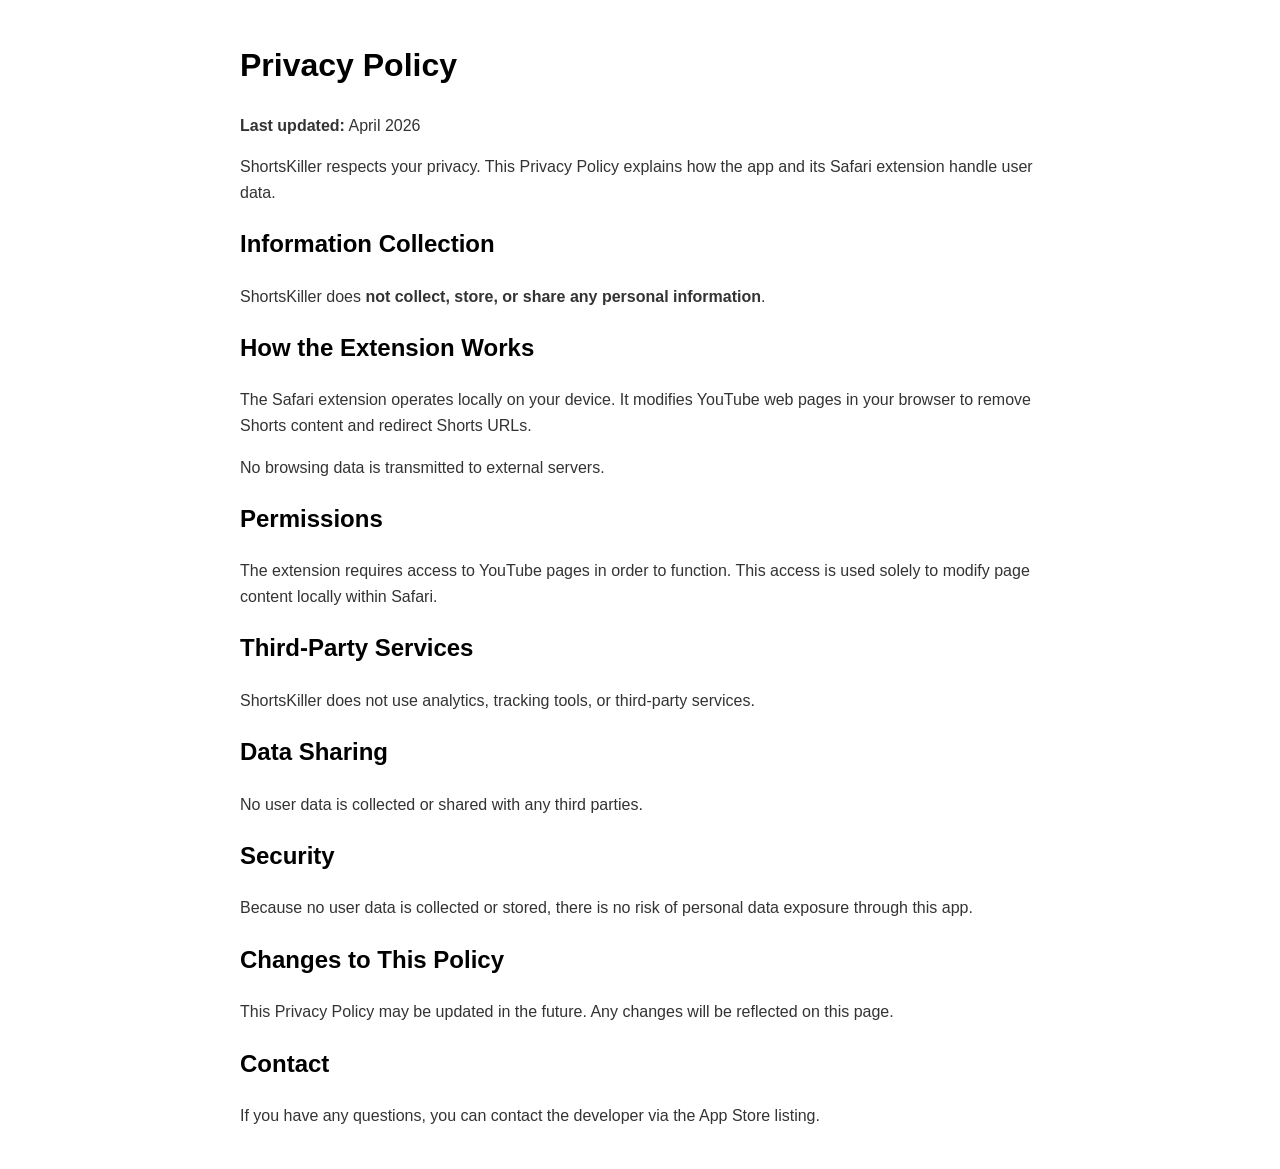
==== docs/privacy.html @ 342f1434 "Added privacy policy page" ====
<!DOCTYPE html>
<html lang="en">
<head>
    <meta charset="UTF-8">
    <meta name="viewport" content="width=device-width, initial-scale=1.0">
    <title>Privacy Policy - ShortsKiller</title>
    <style>
        body {
            font-family: -apple-system, BlinkMacSystemFont, sans-serif;
            max-width: 800px;
            margin: 40px auto;
            padding: 0 20px;
            line-height: 1.6;
            color: #333;
        }
        h1, h2 {
            color: #000;
        }
    </style>
</head>
<body>

<h1>Privacy Policy</h1>
<p><strong>Last updated:</strong> April 2026</p>

<p>ShortsKiller respects your privacy. This Privacy Policy explains how the app and its Safari extension handle user data.</p>

<h2>Information Collection</h2>
<p>ShortsKiller does <strong>not collect, store, or share any personal information</strong>.</p>

<h2>How the Extension Works</h2>
<p>The Safari extension operates locally on your device. It modifies YouTube web pages in your browser to remove Shorts content and redirect Shorts URLs.</p>

<p>No browsing data is transmitted to external servers.</p>

<h2>Permissions</h2>
<p>The extension requires access to YouTube pages in order to function. This access is used solely to modify page content locally within Safari.</p>

<h2>Third-Party Services</h2>
<p>ShortsKiller does not use analytics, tracking tools, or third-party services.</p>

<h2>Data Sharing</h2>
<p>No user data is collected or shared with any third parties.</p>

<h2>Security</h2>
<p>Because no user data is collected or stored, there is no risk of personal data exposure through this app.</p>

<h2>Changes to This Policy</h2>
<p>This Privacy Policy may be updated in the future. Any changes will be reflected on this page.</p>

<h2>Contact</h2>
<p>If you have any questions, you can contact the developer via the App Store listing.</p>

</body>
</html>
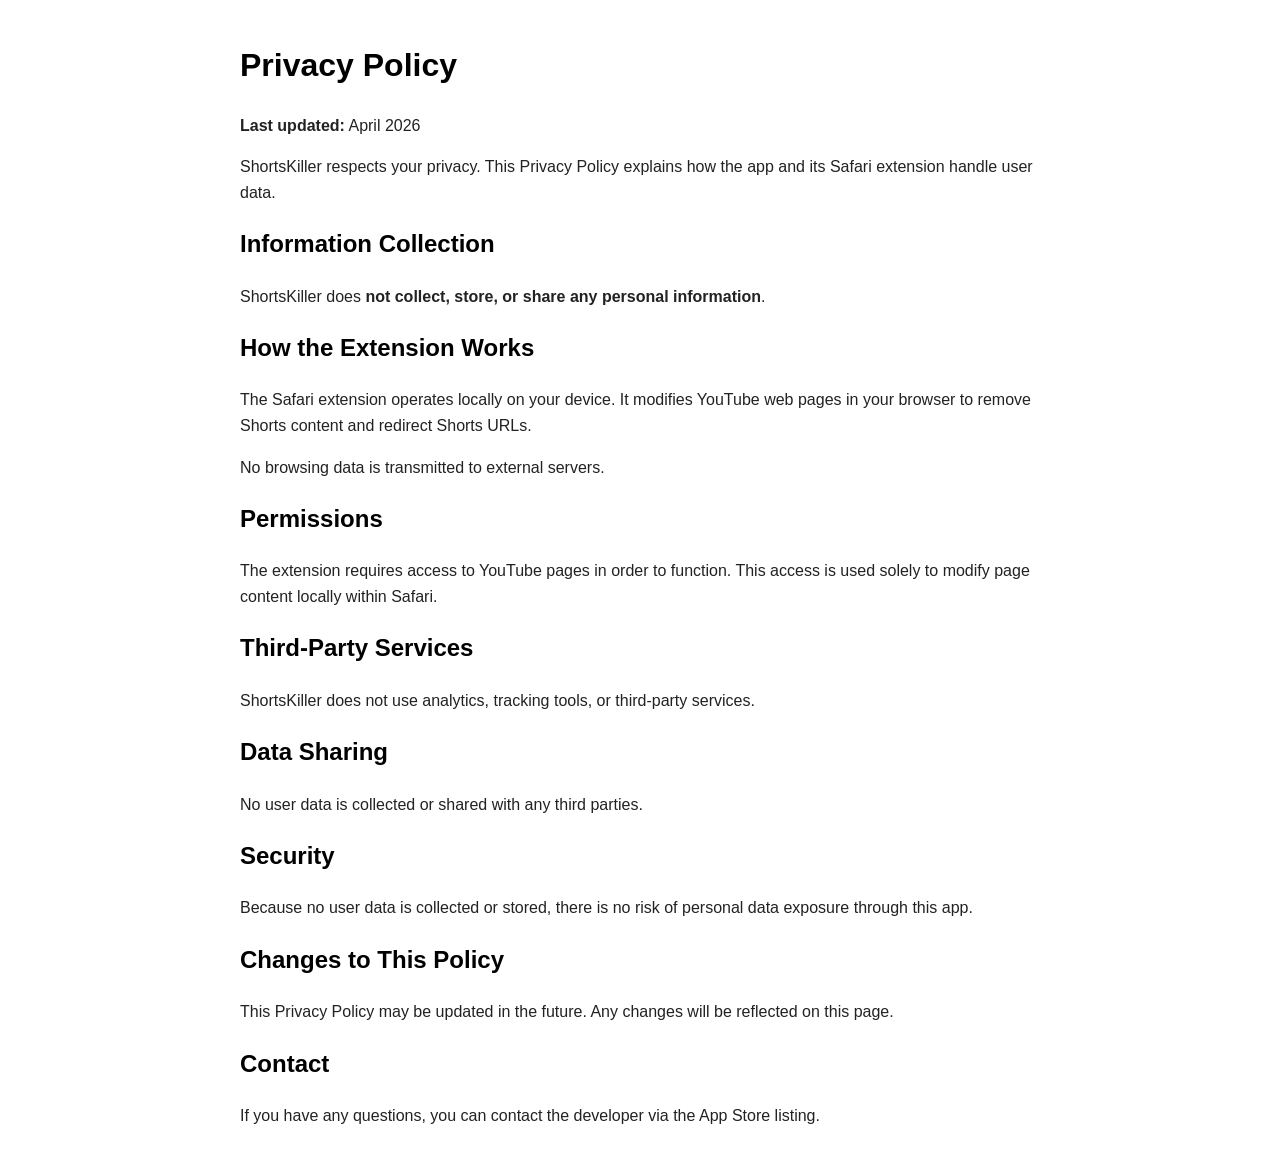
==== commit dc0c66b6: "Privacy policy matches system theme" ====
--- a/docs/privacy.html
+++ b/docs/privacy.html
@@ -3,20 +3,9 @@
 <head>
     <meta charset="UTF-8">
     <meta name="viewport" content="width=device-width, initial-scale=1.0">
+    <link rel="stylesheet" href="styles.css">
+    <meta name="color-scheme" content="light dark">
     <title>Privacy Policy - ShortsKiller</title>
-    <style>
-        body {
-            font-family: -apple-system, BlinkMacSystemFont, sans-serif;
-            max-width: 800px;
-            margin: 40px auto;
-            padding: 0 20px;
-            line-height: 1.6;
-            color: #333;
-        }
-        h1, h2 {
-            color: #000;
-        }
-    </style>
 </head>
 <body>
 
--- a/docs/styles.css
+++ b/docs/styles.css
@@ -0,0 +1,35 @@
+:root {
+    color-scheme: light dark;
+
+    --bg: #ffffff;
+    --text: #222222;
+    --heading: #000000;
+    --link: #0066cc;
+}
+
+@media (prefers-color-scheme: dark) {
+    :root {
+        --bg: #121212;
+        --text: #eaeaea;
+        --heading: #ffffff;
+        --link: #7ab7ff;
+    }
+}
+
+body {
+    font-family: -apple-system, BlinkMacSystemFont, sans-serif;
+    max-width: 800px;
+    margin: 40px auto;
+    padding: 0 20px;
+    line-height: 1.6;
+    background: var(--bg);
+    color: var(--text);
+}
+
+h1, h2 {
+    color: var(--heading);
+}
+
+a {
+    color: var(--link);
+}
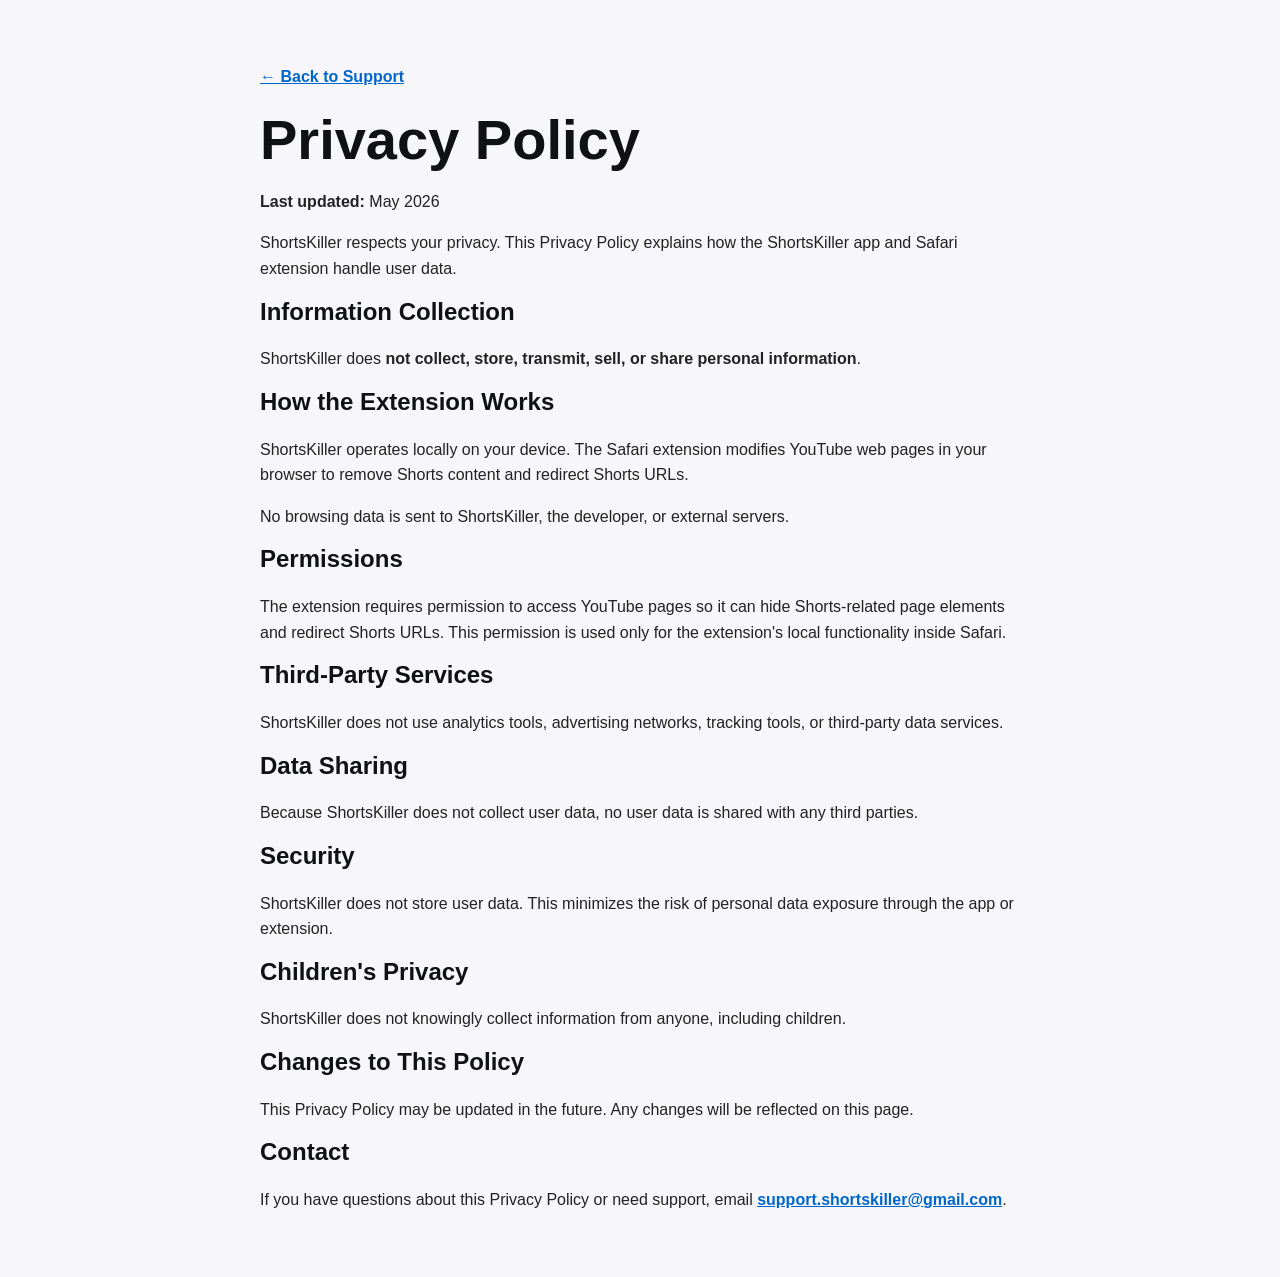
==== commit cb717a68: "docs: refresh App Store support documentation" ====
--- a/docs/privacy.html
+++ b/docs/privacy.html
@@ -1,44 +1,49 @@
 <!DOCTYPE html>
 <html lang="en">
 <head>
-    <meta charset="UTF-8">
-    <meta name="viewport" content="width=device-width, initial-scale=1.0">
-    <link rel="stylesheet" href="styles.css">
-    <meta name="color-scheme" content="light dark">
-    <title>Privacy Policy - ShortsKiller</title>
+  <meta charset="UTF-8">
+  <meta name="viewport" content="width=device-width, initial-scale=1.0">
+  <meta name="color-scheme" content="light dark">
+  <meta name="description" content="Privacy Policy for ShortsKiller.">
+  <link rel="stylesheet" href="styles.css">
+  <title>Privacy Policy - ShortsKiller</title>
 </head>
 <body>
+  <main class="page narrow">
+    <p><a href="index.html">← Back to Support</a></p>
 
-<h1>Privacy Policy</h1>
-<p><strong>Last updated:</strong> April 2026</p>
+    <h1>Privacy Policy</h1>
+    <p><strong>Last updated:</strong> May 2026</p>
 
-<p>ShortsKiller respects your privacy. This Privacy Policy explains how the app and its Safari extension handle user data.</p>
+    <p>ShortsKiller respects your privacy. This Privacy Policy explains how the ShortsKiller app and Safari extension handle user data.</p>
 
-<h2>Information Collection</h2>
-<p>ShortsKiller does <strong>not collect, store, or share any personal information</strong>.</p>
+    <h2>Information Collection</h2>
+    <p>ShortsKiller does <strong>not collect, store, transmit, sell, or share personal information</strong>.</p>
 
-<h2>How the Extension Works</h2>
-<p>The Safari extension operates locally on your device. It modifies YouTube web pages in your browser to remove Shorts content and redirect Shorts URLs.</p>
+    <h2>How the Extension Works</h2>
+    <p>ShortsKiller operates locally on your device. The Safari extension modifies YouTube web pages in your browser to remove Shorts content and redirect Shorts URLs.</p>
+    <p>No browsing data is sent to ShortsKiller, the developer, or external servers.</p>
 
-<p>No browsing data is transmitted to external servers.</p>
+    <h2>Permissions</h2>
+    <p>The extension requires permission to access YouTube pages so it can hide Shorts-related page elements and redirect Shorts URLs. This permission is used only for the extension's local functionality inside Safari.</p>
 
-<h2>Permissions</h2>
-<p>The extension requires access to YouTube pages in order to function. This access is used solely to modify page content locally within Safari.</p>
+    <h2>Third-Party Services</h2>
+    <p>ShortsKiller does not use analytics tools, advertising networks, tracking tools, or third-party data services.</p>
 
-<h2>Third-Party Services</h2>
-<p>ShortsKiller does not use analytics, tracking tools, or third-party services.</p>
+    <h2>Data Sharing</h2>
+    <p>Because ShortsKiller does not collect user data, no user data is shared with any third parties.</p>
 
-<h2>Data Sharing</h2>
-<p>No user data is collected or shared with any third parties.</p>
+    <h2>Security</h2>
+    <p>ShortsKiller does not store user data. This minimizes the risk of personal data exposure through the app or extension.</p>
 
-<h2>Security</h2>
-<p>Because no user data is collected or stored, there is no risk of personal data exposure through this app.</p>
+    <h2>Children's Privacy</h2>
+    <p>ShortsKiller does not knowingly collect information from anyone, including children.</p>
 
-<h2>Changes to This Policy</h2>
-<p>This Privacy Policy may be updated in the future. Any changes will be reflected on this page.</p>
+    <h2>Changes to This Policy</h2>
+    <p>This Privacy Policy may be updated in the future. Any changes will be reflected on this page.</p>
 
-<h2>Contact</h2>
-<p>If you have any questions, you can contact the developer via the App Store listing.</p>
-
+    <h2>Contact</h2>
+    <p>If you have questions about this Privacy Policy or need support, email <a href="mailto:support.shortskiller@gmail.com">support.shortskiller@gmail.com</a>.</p>
+  </main>
 </body>
 </html>
--- a/docs/styles.css
+++ b/docs/styles.css
@@ -1,35 +1,145 @@
 :root {
-    color-scheme: light dark;
+  color-scheme: light dark;
 
-    --bg: #ffffff;
-    --text: #222222;
-    --heading: #000000;
-    --link: #0066cc;
+  --bg: #f7f7fb;
+  --surface: #ffffff;
+  --text: #222222;
+  --muted: #5f6368;
+  --heading: #101114;
+  --link: #0066cc;
+  --border: #e5e7eb;
+  --shadow: 0 16px 40px rgba(15, 23, 42, 0.08);
 }
 
 @media (prefers-color-scheme: dark) {
-    :root {
-        --bg: #121212;
-        --text: #eaeaea;
-        --heading: #ffffff;
-        --link: #7ab7ff;
-    }
+  :root {
+    --bg: #111216;
+    --surface: #1a1c22;
+    --text: #e8e8ea;
+    --muted: #b9bdc6;
+    --heading: #ffffff;
+    --link: #7ab7ff;
+    --border: #2f333d;
+    --shadow: 0 16px 40px rgba(0, 0, 0, 0.25);
+  }
+}
+
+* {
+  box-sizing: border-box;
 }
 
 body {
-    font-family: -apple-system, BlinkMacSystemFont, sans-serif;
-    max-width: 800px;
-    margin: 40px auto;
-    padding: 0 20px;
-    line-height: 1.6;
-    background: var(--bg);
-    color: var(--text);
+  margin: 0;
+  font-family: -apple-system, BlinkMacSystemFont, "Segoe UI", sans-serif;
+  line-height: 1.6;
+  background: var(--bg);
+  color: var(--text);
 }
 
-h1, h2 {
-    color: var(--heading);
+.page {
+  width: min(100% - 32px, 980px);
+  margin: 0 auto;
+  padding: 48px 0;
+}
+
+.narrow {
+  width: min(100% - 32px, 760px);
+}
+
+.hero {
+  display: flex;
+  gap: 24px;
+  align-items: center;
+  margin-bottom: 24px;
+}
+
+.app-icon {
+  width: 96px;
+  height: 96px;
+  border-radius: 24px;
+  box-shadow: var(--shadow);
+}
+
+.eyebrow {
+  margin: 0 0 4px;
+  color: var(--muted);
+  font-weight: 700;
+  letter-spacing: 0.04em;
+  text-transform: uppercase;
+  font-size: 0.8rem;
+}
+
+.lead {
+  max-width: 680px;
+  font-size: 1.15rem;
+  color: var(--muted);
+}
+
+.card {
+  background: var(--surface);
+  border: 1px solid var(--border);
+  border-radius: 20px;
+  padding: 24px;
+  margin: 20px 0;
+  box-shadow: var(--shadow);
+}
+
+h1,
+h2 {
+  color: var(--heading);
+  line-height: 1.2;
+}
+
+h1 {
+  margin: 0;
+  font-size: clamp(2rem, 6vw, 3.5rem);
+}
+
+h2 {
+  margin-top: 0;
 }
 
 a {
-    color: var(--link);
+  color: var(--link);
+  font-weight: 600;
 }
+
+ol,
+ul {
+  padding-left: 1.4rem;
+}
+
+.screenshots {
+  display: grid;
+  grid-template-columns: repeat(3, minmax(0, 1fr));
+  gap: 16px;
+}
+
+figure {
+  margin: 0;
+}
+
+figure img {
+  display: block;
+  width: 100%;
+  border-radius: 18px;
+  border: 1px solid var(--border);
+}
+
+figcaption {
+  margin-top: 8px;
+  color: var(--muted);
+  text-align: center;
+  font-size: 0.95rem;
+}
+
+@media (max-width: 760px) {
+  .hero {
+    align-items: flex-start;
+    flex-direction: column;
+  }
+
+  .screenshots {
+    grid-template-columns: 1fr;
+  }
+}
